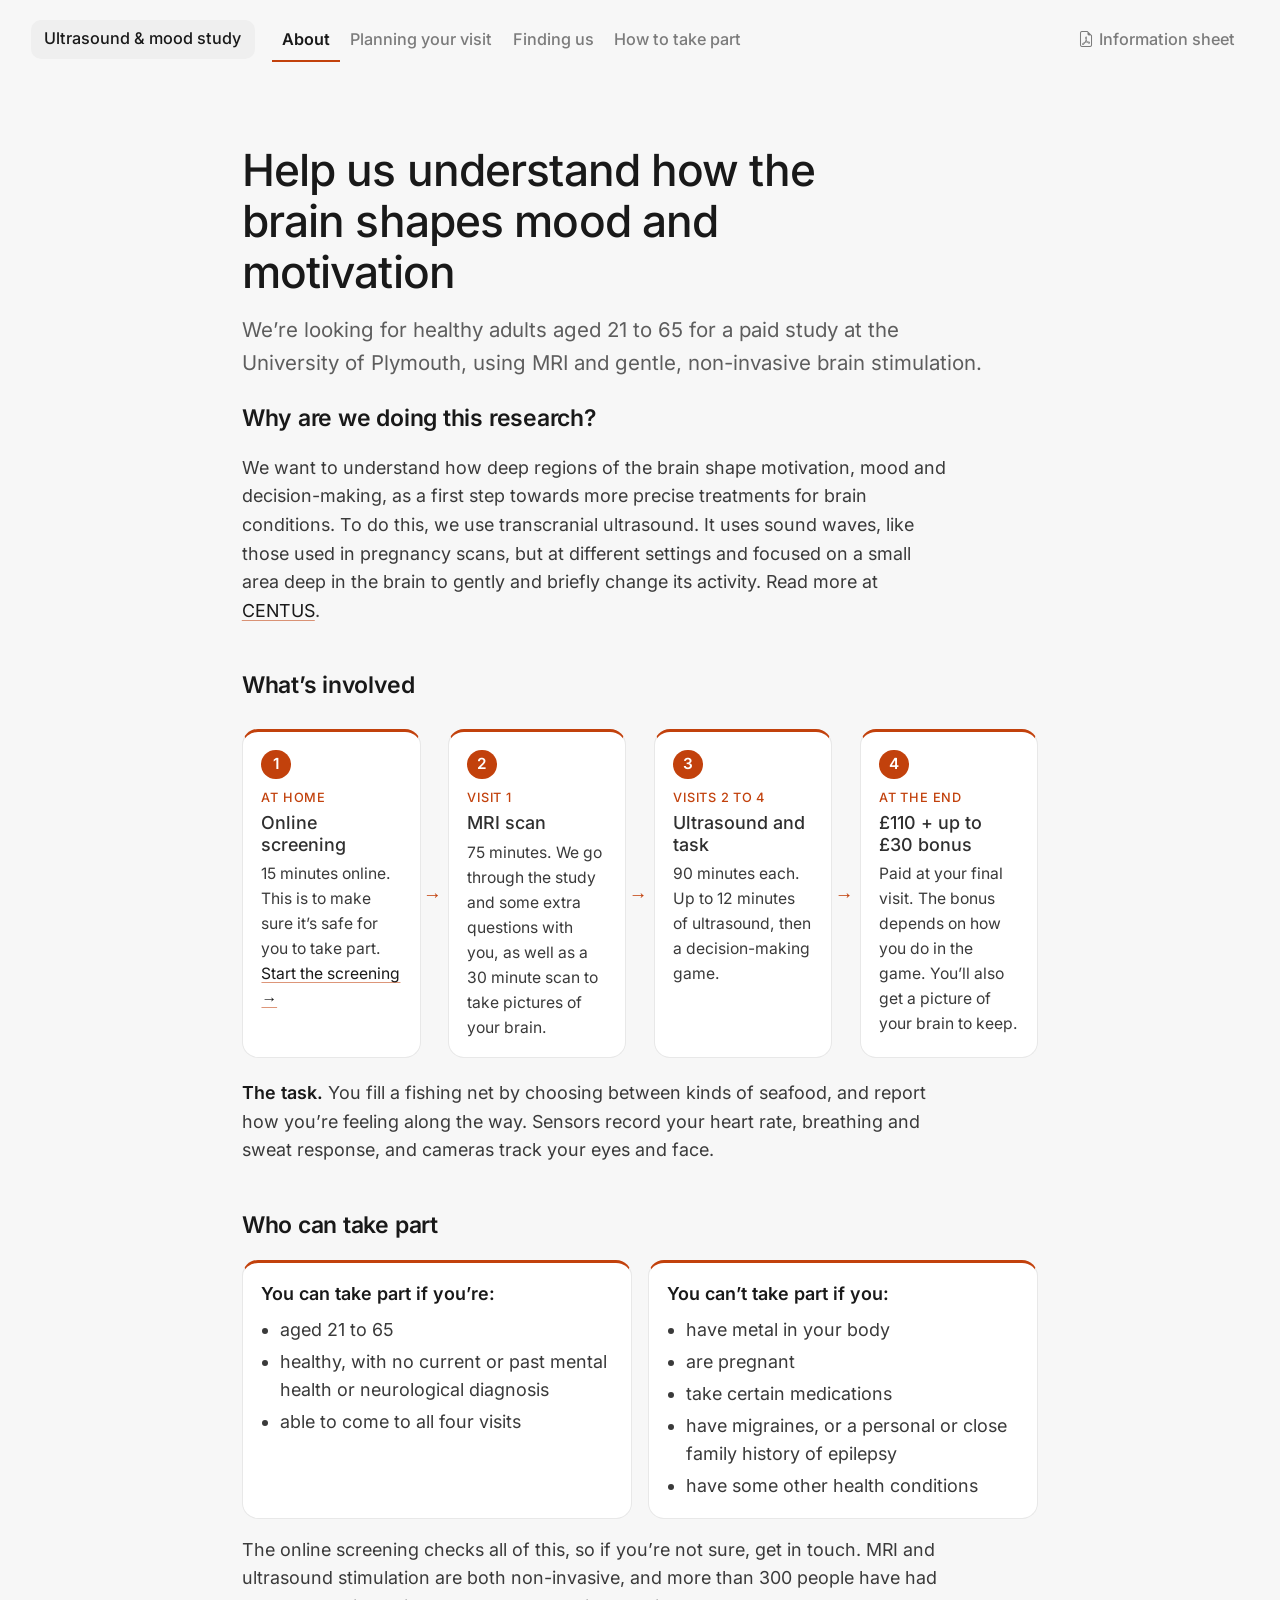
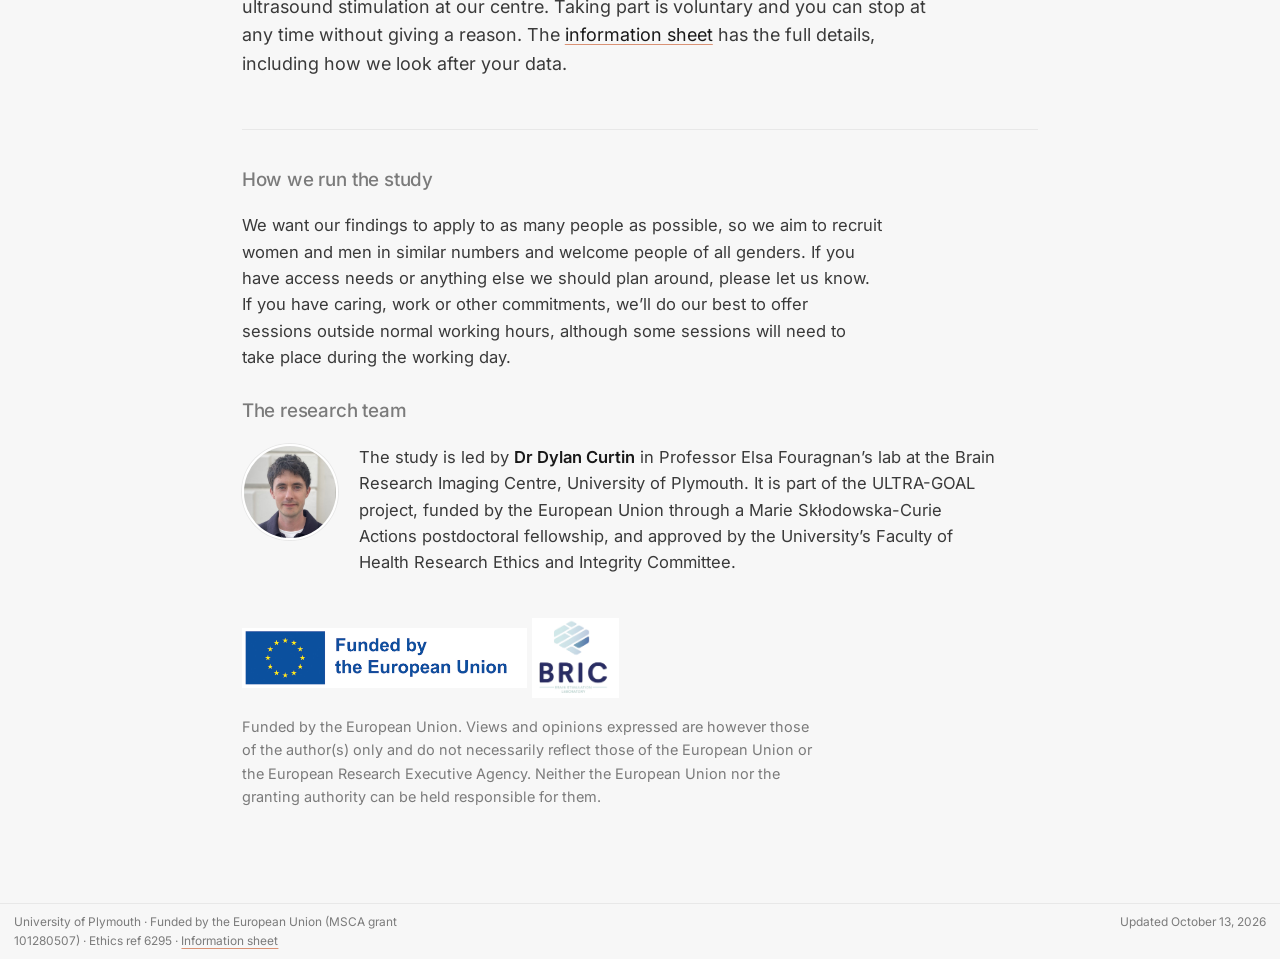
==== index.html @ 29c1c678 "Built site for gh-pages" ====
<!DOCTYPE html>
<html xmlns="http://www.w3.org/1999/xhtml" lang="en" xml:lang="en"><head>

<meta charset="utf-8">
<meta name="generator" content="quarto-1.9.36">

<meta name="viewport" content="width=device-width, initial-scale=1.0, user-scalable=yes">


<title>Help us understand how the brain shapes mood and motivation – Ultrasound &amp; mood study</title>
<style>
/* Default styles provided by pandoc.
** See https://pandoc.org/MANUAL.html#variables-for-html for config info.
*/
code{white-space: pre-wrap;}
span.smallcaps{font-variant: small-caps;}
div.columns{display: flex; gap: min(4vw, 1.5em);}
div.column{flex: auto; overflow-x: auto;}
div.hanging-indent{margin-left: 1.5em; text-indent: -1.5em;}
ul.task-list{list-style: none;}
ul.task-list li input[type="checkbox"] {
  width: 0.8em;
  margin: 0 0.8em 0.2em -1em; /* quarto-specific, see https://github.com/quarto-dev/quarto-cli/issues/4556 */ 
  vertical-align: middle;
}
</style>


<script src="site_libs/quarto-nav/quarto-nav.js"></script>
<script src="site_libs/clipboard/clipboard.min.js"></script>
<script src="site_libs/quarto-search/autocomplete.umd.js"></script>
<script src="site_libs/quarto-search/fuse.min.js"></script>
<script src="site_libs/quarto-search/quarto-search.js"></script>
<meta name="quarto:offset" content="./">
<script src="site_libs/quarto-html/quarto.js" type="module"></script>
<script src="site_libs/quarto-html/tabsets/tabsets.js" type="module"></script>
<script src="site_libs/quarto-html/popper.min.js"></script>
<script src="site_libs/quarto-html/tippy.umd.min.js"></script>
<script src="site_libs/quarto-html/anchor.min.js"></script>
<link href="site_libs/quarto-html/tippy.css" rel="stylesheet">
<link href="site_libs/quarto-html/quarto-syntax-highlighting-845c23b38eaddc0f92fda52bfe77a8c8.css" rel="stylesheet" id="quarto-text-highlighting-styles">
<script src="site_libs/bootstrap/bootstrap.min.js"></script>
<link href="site_libs/bootstrap/bootstrap-icons.css" rel="stylesheet">
<link href="site_libs/bootstrap/bootstrap-11b1d22042a7c58af26a3a2880198818.min.css" rel="stylesheet" append-hash="true" id="quarto-bootstrap" data-mode="light">
<script id="quarto-search-options" type="application/json">{
  "location": "navbar",
  "copy-button": false,
  "collapse-after": 3,
  "panel-placement": "end",
  "type": "overlay",
  "limit": 50,
  "keyboard-shortcut": [
    "f",
    "/",
    "s"
  ],
  "show-item-context": false,
  "language": {
    "search-no-results-text": "No results",
    "search-matching-documents-text": "matching documents",
    "search-copy-link-title": "Copy link to search",
    "search-hide-matches-text": "Hide additional matches",
    "search-more-match-text": "more match in this document",
    "search-more-matches-text": "more matches in this document",
    "search-clear-button-title": "Clear",
    "search-text-placeholder": "",
    "search-detached-cancel-button-title": "Cancel",
    "search-submit-button-title": "Submit",
    "search-label": "Search"
  }
}</script>
<meta name="robots" content="noindex, nofollow">


<link rel="stylesheet" href="styles.css">
</head>

<body class="nav-fixed fullcontent quarto-light">

<div id="quarto-search-results"></div>
  <header id="quarto-header" class="headroom fixed-top">
    <nav class="navbar navbar-expand-lg " data-bs-theme="dark">
      <div class="navbar-container container-fluid">
      <div class="navbar-brand-container mx-auto">
    <a class="navbar-brand" href="./index.html">
    <span class="navbar-title">Ultrasound &amp; mood study</span>
    </a>
  </div>
            <div id="quarto-search" class="" title="Search"></div>
          <button class="navbar-toggler" type="button" data-bs-toggle="collapse" data-bs-target="#navbarCollapse" aria-controls="navbarCollapse" role="menu" aria-expanded="false" aria-label="Toggle navigation" onclick="if (window.quartoToggleHeadroom) { window.quartoToggleHeadroom(); }">
  <span class="navbar-toggler-icon"></span>
</button>
          <div class="collapse navbar-collapse" id="navbarCollapse">
            <ul class="navbar-nav navbar-nav-scroll me-auto">
  <li class="nav-item">
    <a class="nav-link active" href="./index.html" aria-current="page"> 
<span class="menu-text">About</span></a>
  </li>  
  <li class="nav-item">
    <a class="nav-link" href="./before-your-visit.html"> 
<span class="menu-text">Planning your visit</span></a>
  </li>  
  <li class="nav-item">
    <a class="nav-link" href="./finding-us.html"> 
<span class="menu-text">Finding us</span></a>
  </li>  
  <li class="nav-item">
    <a class="nav-link" href="./contact.html"> 
<span class="menu-text">How to take part</span></a>
  </li>  
</ul>
            <ul class="navbar-nav navbar-nav-scroll ms-auto">
  <li class="nav-item">
    <a class="nav-link" href="./assets/info_sheet_v3.pdf"> <i class="bi bi-file-earmark-pdf" role="img">
</i> 
<span class="menu-text">Information sheet</span></a>
  </li>  
</ul>
          </div> <!-- /navcollapse -->
            <div class="quarto-navbar-tools">
</div>
      </div> <!-- /container-fluid -->
    </nav>
</header>
<!-- content -->
<div id="quarto-content" class="quarto-container page-columns page-rows-contents page-layout-article page-navbar">
<!-- sidebar -->
<!-- margin-sidebar -->
    
<!-- main -->
<main class="content" id="quarto-document-content">

<header id="title-block-header" class="quarto-title-block default">
<div class="quarto-title">
<h1 class="title">Help us understand how the brain shapes mood and motivation</h1>
</div>



<div class="quarto-title-meta">

    
  
    <div>
    <div class="quarto-title-meta-heading">Modified</div>
    <div class="quarto-title-meta-contents">
      <p class="date-modified">October 13, 2026</p>
    </div>
  </div>
    
  </div>
  


</header>


<div class="lead-text">
<p>We’re looking for healthy adults aged 21 to 65 for a paid study at the University of Plymouth, using MRI and gentle, non-invasive brain stimulation.</p>
</div>
<section id="why-are-we-doing-this-research" class="level2">
<h2 class="anchored" data-anchor-id="why-are-we-doing-this-research">Why are we doing this research?</h2>
<p>We want to understand how deep regions of the brain shape motivation, mood and decision-making, as a first step towards more precise treatments for brain conditions. To do this, we use transcranial ultrasound. It uses sound waves, like those used in pregnancy scans, but at different settings and focused on a small area deep in the brain to gently and briefly change its activity. Read more at <a href="https://www.plymouth.ac.uk/research/centus">CENTUS</a>.</p>
</section>
<section id="whats-involved" class="level2">
<h2 class="anchored" data-anchor-id="whats-involved">What’s involved</h2>
<div class="steps">
<div class="step">
<p><span class="num">At home</span></p>
<section id="online-screening" class="level3">
<h3 class="anchored" data-anchor-id="online-screening">Online screening</h3>
<p>15 minutes online. This is to make sure it’s safe for you to take part. <a href="https://psysurvey.plymouth.ac.uk/limesurvey/index.php?r=survey/index&amp;sid=910001&amp;lang=en">Start the screening →</a></p>
</section>
</div>
<div class="step">
<p><span class="num">Visit 1</span></p>
<section id="mri-scan" class="level3">
<h3 class="anchored" data-anchor-id="mri-scan">MRI scan</h3>
<p>75 minutes. We go through the study and some extra questions with you, as well as a 30 minute scan to take pictures of your brain.</p>
</section>
</div>
<div class="step">
<p><span class="num">Visits 2 to 4</span></p>
<section id="ultrasound-and-task" class="level3">
<h3 class="anchored" data-anchor-id="ultrasound-and-task">Ultrasound and task</h3>
<p>90 minutes each. Up to 12 minutes of ultrasound, then a decision-making game.</p>
</section>
</div>
<div class="step">
<p><span class="num">At the end</span></p>
<section id="up-to-30-bonus" class="level3">
<h3 class="anchored" data-anchor-id="up-to-30-bonus">£110 + up to £30 bonus</h3>
<p>Paid at your final visit. The bonus depends on how you do in the game. You’ll also get a picture of your brain to keep.</p>
</section>
</div>
</div>
<p><strong>The task.</strong> You fill a fishing net by choosing between kinds of seafood, and report how you’re feeling along the way. Sensors record your heart rate, breathing and sweat response, and cameras track your eyes and face.</p>
</section>
<section id="who-can-take-part" class="level2">
<h2 class="anchored" data-anchor-id="who-can-take-part">Who can take part</h2>
<div class="two-lists">
<div class="list-col">
<p><strong>You can take part if you’re:</strong></p>
<ul>
<li>aged 21 to 65</li>
<li>healthy, with no current or past mental health or neurological diagnosis</li>
<li>able to come to all four visits</li>
</ul>
</div>
<div class="list-col">
<p><strong>You can’t take part if you:</strong></p>
<ul>
<li>have metal in your body</li>
<li>are pregnant</li>
<li>take certain medications</li>
<li>have migraines, or a personal or close family history of epilepsy</li>
<li>have some other health conditions</li>
</ul>
</div>
</div>
<p>The online screening checks all of this, so if you’re not sure, get in touch. MRI and ultrasound stimulation are both non-invasive, and more than 300 people have had ultrasound stimulation at our centre. Taking part is voluntary and you can stop at any time without giving a reason. The <a href="assets/info_sheet_v3.pdf">information sheet</a> has the full details, including how we look after your data.</p>
</section>
<div class="background">
<section id="how-we-run-the-study" class="level2">
<h2 class="anchored" data-anchor-id="how-we-run-the-study">How we run the study</h2>
<p>We want our findings to apply to as many people as possible, so we aim to recruit women and men in similar numbers and welcome people of all genders. If you have access needs or anything else we should plan around, please let us know. If you have caring, work or other commitments, we’ll do our best to offer sessions outside normal working hours, although some sessions will need to take place during the working day.</p>
</section>
<section id="the-research-team" class="level2">
<h2 class="anchored" data-anchor-id="the-research-team">The research team</h2>
<div class="person">
<p><img src="images/dylan-curtin.jpg" alt="Dr Dylan Curtin" class="person-photo"></p>
<div class="person-text">
<p>The study is led by <strong>Dr Dylan Curtin</strong> in Professor Elsa Fouragnan’s lab at the Brain Research Imaging Centre, University of Plymouth. It is part of the ULTRA-GOAL project, funded by the European Union through a Marie Skłodowska-Curie Actions postdoctoral fellowship, and approved by the University’s Faculty of Health Research Ethics and Integrity Committee.</p>
</div>
</div>
<div class="logo-row">
<p><img src="images/eu-funded.png" alt="European Union flag with the words Funded by the European Union" class="logo-eu"> <img src="images/bric-logo.png" alt="Brain Research Imaging Centre, Brain Stimulation Laboratory logo" class="logo-bric"></p>
</div>
<div class="disclaimer">
<p>Funded by the European Union. Views and opinions expressed are however those of the author(s) only and do not necessarily reflect those of the European Union or the European Research Executive Agency. Neither the European Union nor the granting authority can be held responsible for them.</p>
</div>
</section>
</div>



</main> <!-- /main -->
<script id="quarto-html-after-body" type="application/javascript">
  window.document.addEventListener("DOMContentLoaded", function (event) {
    const icon = "";
    const anchorJS = new window.AnchorJS();
    anchorJS.options = {
      placement: 'right',
      icon: icon
    };
    anchorJS.add('.anchored');
    const isCodeAnnotation = (el) => {
      for (const clz of el.classList) {
        if (clz.startsWith('code-annotation-')) {                     
          return true;
        }
      }
      return false;
    }
    const onCopySuccess = function(e) {
      // button target
      const button = e.trigger;
      // don't keep focus
      button.blur();
      // flash "checked"
      button.classList.add('code-copy-button-checked');
      var currentTitle = button.getAttribute("title");
      button.setAttribute("title", "Copied!");
      let tooltip;
      if (window.bootstrap) {
        button.setAttribute("data-bs-toggle", "tooltip");
        button.setAttribute("data-bs-placement", "left");
        button.setAttribute("data-bs-title", "Copied!");
        tooltip = new bootstrap.Tooltip(button, 
          { trigger: "manual", 
            customClass: "code-copy-button-tooltip",
            offset: [0, -8]});
        tooltip.show();    
      }
      setTimeout(function() {
        if (tooltip) {
          tooltip.hide();
          button.removeAttribute("data-bs-title");
          button.removeAttribute("data-bs-toggle");
          button.removeAttribute("data-bs-placement");
        }
        button.setAttribute("title", currentTitle);
        button.classList.remove('code-copy-button-checked');
      }, 1000);
      // clear code selection
      e.clearSelection();
    }
    const getTextToCopy = function(trigger) {
      const outerScaffold = trigger.parentElement.cloneNode(true);
      const codeEl = outerScaffold.querySelector('code');
      for (const childEl of codeEl.children) {
        if (isCodeAnnotation(childEl)) {
          childEl.remove();
        }
      }
      return codeEl.innerText;
    }
    const clipboard = new window.ClipboardJS('.code-copy-button:not([data-in-quarto-modal])', {
      text: getTextToCopy
    });
    clipboard.on('success', onCopySuccess);
    if (window.document.getElementById('quarto-embedded-source-code-modal')) {
      const clipboardModal = new window.ClipboardJS('.code-copy-button[data-in-quarto-modal]', {
        text: getTextToCopy,
        container: window.document.getElementById('quarto-embedded-source-code-modal')
      });
      clipboardModal.on('success', onCopySuccess);
    }
      var localhostRegex = new RegExp(/^(?:http|https):\/\/localhost\:?[0-9]*\//);
      var mailtoRegex = new RegExp(/^mailto:/);
        var filterRegex = new RegExp("https:\/\/dylanjcurtin\.github\.io\/tus-study");
      var isInternal = (href) => {
          return filterRegex.test(href) || localhostRegex.test(href) || mailtoRegex.test(href);
      }
      // Inspect non-navigation links and adorn them if external
     var links = window.document.querySelectorAll('a[href]:not(.nav-link):not(.navbar-brand):not(.toc-action):not(.sidebar-link):not(.sidebar-item-toggle):not(.pagination-link):not(.no-external):not([aria-hidden]):not(.dropdown-item):not(.quarto-navigation-tool):not(.about-link)');
      for (var i=0; i<links.length; i++) {
        const link = links[i];
        if (!isInternal(link.href)) {
          // undo the damage that might have been done by quarto-nav.js in the case of
          // links that we want to consider external
          if (link.dataset.originalHref !== undefined) {
            link.href = link.dataset.originalHref;
          }
            // target, if specified
            link.setAttribute("target", "_blank");
            if (link.getAttribute("rel") === null) {
              link.setAttribute("rel", "noopener");
            }
        }
      }
    function tippyHover(el, contentFn, onTriggerFn, onUntriggerFn) {
      const config = {
        allowHTML: true,
        maxWidth: 500,
        delay: 100,
        arrow: false,
        appendTo: function(el) {
            return el.parentElement;
        },
        interactive: true,
        interactiveBorder: 10,
        theme: 'quarto',
        placement: 'bottom-start',
      };
      if (contentFn) {
        config.content = contentFn;
      }
      if (onTriggerFn) {
        config.onTrigger = onTriggerFn;
      }
      if (onUntriggerFn) {
        config.onUntrigger = onUntriggerFn;
      }
      window.tippy(el, config); 
    }
    const noterefs = window.document.querySelectorAll('a[role="doc-noteref"]');
    for (var i=0; i<noterefs.length; i++) {
      const ref = noterefs[i];
      tippyHover(ref, function() {
        // use id or data attribute instead here
        let href = ref.getAttribute('data-footnote-href') || ref.getAttribute('href');
        try { href = new URL(href).hash; } catch {}
        const id = href.replace(/^#\/?/, "");
        const note = window.document.getElementById(id);
        if (note) {
          return note.innerHTML;
        } else {
          return "";
        }
      });
    }
    const xrefs = window.document.querySelectorAll('a.quarto-xref');
    const processXRef = (id, note) => {
      // Strip column container classes
      const stripColumnClz = (el) => {
        el.classList.remove("page-full", "page-columns");
        if (el.children) {
          for (const child of el.children) {
            stripColumnClz(child);
          }
        }
      }
      stripColumnClz(note)
      if (id === null || id.startsWith('sec-')) {
        // Special case sections, only their first couple elements
        const container = document.createElement("div");
        if (note.children && note.children.length > 2) {
          container.appendChild(note.children[0].cloneNode(true));
          for (let i = 1; i < note.children.length; i++) {
            const child = note.children[i];
            if (child.tagName === "P" && child.innerText === "") {
              continue;
            } else {
              container.appendChild(child.cloneNode(true));
              break;
            }
          }
          if (window.Quarto?.typesetMath) {
            window.Quarto.typesetMath(container);
          }
          return container.innerHTML
        } else {
          if (window.Quarto?.typesetMath) {
            window.Quarto.typesetMath(note);
          }
          return note.innerHTML;
        }
      } else {
        // Remove any anchor links if they are present
        const anchorLink = note.querySelector('a.anchorjs-link');
        if (anchorLink) {
          anchorLink.remove();
        }
        if (window.Quarto?.typesetMath) {
          window.Quarto.typesetMath(note);
        }
        if (note.classList.contains("callout")) {
          return note.outerHTML;
        } else {
          return note.innerHTML;
        }
      }
    }
    for (var i=0; i<xrefs.length; i++) {
      const xref = xrefs[i];
      tippyHover(xref, undefined, function(instance) {
        instance.disable();
        let url = xref.getAttribute('href');
        let hash = undefined; 
        if (url.startsWith('#')) {
          hash = url;
        } else {
          try { hash = new URL(url).hash; } catch {}
        }
        if (hash) {
          const id = hash.replace(/^#\/?/, "");
          const note = window.document.getElementById(id);
          if (note !== null) {
            try {
              const html = processXRef(id, note.cloneNode(true));
              instance.setContent(html);
            } finally {
              instance.enable();
              instance.show();
            }
          } else {
            // See if we can fetch this
            fetch(url.split('#')[0])
            .then(res => res.text())
            .then(html => {
              const parser = new DOMParser();
              const htmlDoc = parser.parseFromString(html, "text/html");
              const note = htmlDoc.getElementById(id);
              if (note !== null) {
                const html = processXRef(id, note);
                instance.setContent(html);
              } 
            }).finally(() => {
              instance.enable();
              instance.show();
            });
          }
        } else {
          // See if we can fetch a full url (with no hash to target)
          // This is a special case and we should probably do some content thinning / targeting
          fetch(url)
          .then(res => res.text())
          .then(html => {
            const parser = new DOMParser();
            const htmlDoc = parser.parseFromString(html, "text/html");
            const note = htmlDoc.querySelector('main.content');
            if (note !== null) {
              // This should only happen for chapter cross references
              // (since there is no id in the URL)
              // remove the first header
              if (note.children.length > 0 && note.children[0].tagName === "HEADER") {
                note.children[0].remove();
              }
              const html = processXRef(null, note);
              instance.setContent(html);
            } 
          }).finally(() => {
            instance.enable();
            instance.show();
          });
        }
      }, function(instance) {
      });
    }
        let selectedAnnoteEl;
        const selectorForAnnotation = ( cell, annotation) => {
          let cellAttr = 'data-code-cell="' + cell + '"';
          let lineAttr = 'data-code-annotation="' +  annotation + '"';
          const selector = 'span[' + cellAttr + '][' + lineAttr + ']';
          return selector;
        }
        const selectCodeLines = (annoteEl) => {
          const doc = window.document;
          const targetCell = annoteEl.getAttribute("data-target-cell");
          const targetAnnotation = annoteEl.getAttribute("data-target-annotation");
          const annoteSpan = window.document.querySelector(selectorForAnnotation(targetCell, targetAnnotation));
          const lines = annoteSpan.getAttribute("data-code-lines").split(",");
          const lineIds = lines.map((line) => {
            return targetCell + "-" + line;
          })
          let top = null;
          let height = null;
          let parent = null;
          if (lineIds.length > 0) {
              //compute the position of the single el (top and bottom and make a div)
              const el = window.document.getElementById(lineIds[0]);
              top = el.offsetTop;
              height = el.offsetHeight;
              parent = el.parentElement.parentElement;
            if (lineIds.length > 1) {
              const lastEl = window.document.getElementById(lineIds[lineIds.length - 1]);
              const bottom = lastEl.offsetTop + lastEl.offsetHeight;
              height = bottom - top;
            }
            if (top !== null && height !== null && parent !== null) {
              // cook up a div (if necessary) and position it 
              let div = window.document.getElementById("code-annotation-line-highlight");
              if (div === null) {
                div = window.document.createElement("div");
                div.setAttribute("id", "code-annotation-line-highlight");
                div.style.position = 'absolute';
                parent.appendChild(div);
              }
              div.style.top = top - 2 + "px";
              div.style.height = height + 4 + "px";
              div.style.left = 0;
              let gutterDiv = window.document.getElementById("code-annotation-line-highlight-gutter");
              if (gutterDiv === null) {
                gutterDiv = window.document.createElement("div");
                gutterDiv.setAttribute("id", "code-annotation-line-highlight-gutter");
                gutterDiv.style.position = 'absolute';
                const codeCell = window.document.getElementById(targetCell);
                const gutter = codeCell.querySelector('.code-annotation-gutter');
                gutter.appendChild(gutterDiv);
              }
              gutterDiv.style.top = top - 2 + "px";
              gutterDiv.style.height = height + 4 + "px";
            }
            selectedAnnoteEl = annoteEl;
          }
        };
        const unselectCodeLines = () => {
          const elementsIds = ["code-annotation-line-highlight", "code-annotation-line-highlight-gutter"];
          elementsIds.forEach((elId) => {
            const div = window.document.getElementById(elId);
            if (div) {
              div.remove();
            }
          });
          selectedAnnoteEl = undefined;
        };
          // Handle positioning of the toggle
      window.addEventListener(
        "resize",
        throttle(() => {
          elRect = undefined;
          if (selectedAnnoteEl) {
            selectCodeLines(selectedAnnoteEl);
          }
        }, 10)
      );
      function throttle(fn, ms) {
      let throttle = false;
      let timer;
        return (...args) => {
          if(!throttle) { // first call gets through
              fn.apply(this, args);
              throttle = true;
          } else { // all the others get throttled
              if(timer) clearTimeout(timer); // cancel #2
              timer = setTimeout(() => {
                fn.apply(this, args);
                timer = throttle = false;
              }, ms);
          }
        };
      }
        // Attach click handler to the DT
        const annoteDls = window.document.querySelectorAll('dt[data-target-cell]');
        for (const annoteDlNode of annoteDls) {
          annoteDlNode.addEventListener('click', (event) => {
            const clickedEl = event.target;
            if (clickedEl !== selectedAnnoteEl) {
              unselectCodeLines();
              const activeEl = window.document.querySelector('dt[data-target-cell].code-annotation-active');
              if (activeEl) {
                activeEl.classList.remove('code-annotation-active');
              }
              selectCodeLines(clickedEl);
              clickedEl.classList.add('code-annotation-active');
            } else {
              // Unselect the line
              unselectCodeLines();
              clickedEl.classList.remove('code-annotation-active');
            }
          });
        }
    const findCites = (el) => {
      const parentEl = el.parentElement;
      if (parentEl) {
        const cites = parentEl.dataset.cites;
        if (cites) {
          return {
            el,
            cites: cites.split(' ')
          };
        } else {
          return findCites(el.parentElement)
        }
      } else {
        return undefined;
      }
    };
    var bibliorefs = window.document.querySelectorAll('a[role="doc-biblioref"]');
    for (var i=0; i<bibliorefs.length; i++) {
      const ref = bibliorefs[i];
      const citeInfo = findCites(ref);
      if (citeInfo) {
        tippyHover(citeInfo.el, function() {
          var popup = window.document.createElement('div');
          citeInfo.cites.forEach(function(cite) {
            var citeDiv = window.document.createElement('div');
            citeDiv.classList.add('hanging-indent');
            citeDiv.classList.add('csl-entry');
            var biblioDiv = window.document.getElementById('ref-' + cite);
            if (biblioDiv) {
              citeDiv.innerHTML = biblioDiv.innerHTML;
            }
            popup.appendChild(citeDiv);
          });
          return popup.innerHTML;
        });
      }
    }
  });
  </script>
</div> <!-- /content -->
<footer class="footer">
  <div class="nav-footer">
    <div class="nav-footer-left">
<p>University of Plymouth · Funded by the European Union (MSCA grant 101280507) · Ethics ref 6295 · <a href="assets/info_sheet_v3.pdf">Information sheet</a></p>
</div>   
    <div class="nav-footer-center">
      &nbsp;
    </div>
    <div class="nav-footer-right">
<p>Updated October 13, 2026</p>
</div>
  </div>
</footer>




</body></html>
---- site_libs/quarto-html/tippy.css ----
.tippy-box[data-animation=fade][data-state=hidden]{opacity:0}[data-tippy-root]{max-width:calc(100vw - 10px)}.tippy-box{position:relative;background-color:#333;color:#fff;border-radius:4px;font-size:14px;line-height:1.4;white-space:normal;outline:0;transition-property:transform,visibility,opacity}.tippy-box[data-placement^=top]>.tippy-arrow{bottom:0}.tippy-box[data-placement^=top]>.tippy-arrow:before{bottom:-7px;left:0;border-width:8px 8px 0;border-top-color:initial;transform-origin:center top}.tippy-box[data-placement^=bottom]>.tippy-arrow{top:0}.tippy-box[data-placement^=bottom]>.tippy-arrow:before{top:-7px;left:0;border-width:0 8px 8px;border-bottom-color:initial;transform-origin:center bottom}.tippy-box[data-placement^=left]>.tippy-arrow{right:0}.tippy-box[data-placement^=left]>.tippy-arrow:before{border-width:8px 0 8px 8px;border-left-color:initial;right:-7px;transform-origin:center left}.tippy-box[data-placement^=right]>.tippy-arrow{left:0}.tippy-box[data-placement^=right]>.tippy-arrow:before{left:-7px;border-width:8px 8px 8px 0;border-right-color:initial;transform-origin:center right}.tippy-box[data-inertia][data-state=visible]{transition-timing-function:cubic-bezier(.54,1.5,.38,1.11)}.tippy-arrow{width:16px;height:16px;color:#333}.tippy-arrow:before{content:"";position:absolute;border-color:transparent;border-style:solid}.tippy-content{position:relative;padding:5px 9px;z-index:1}
---- site_libs/quarto-html/quarto-syntax-highlighting-845c23b38eaddc0f92fda52bfe77a8c8.css ----
/* quarto syntax highlight colors */
:root {
  --quarto-hl-ot-color: #003B4F;
  --quarto-hl-at-color: #657422;
  --quarto-hl-ss-color: #20794D;
  --quarto-hl-an-color: #5E5E5E;
  --quarto-hl-fu-color: #4758AB;
  --quarto-hl-st-color: #20794D;
  --quarto-hl-cf-color: #003B4F;
  --quarto-hl-op-color: #5E5E5E;
  --quarto-hl-er-color: #AD0000;
  --quarto-hl-bn-color: #AD0000;
  --quarto-hl-al-color: #AD0000;
  --quarto-hl-va-color: #111111;
  --quarto-hl-bu-color: inherit;
  --quarto-hl-ex-color: inherit;
  --quarto-hl-pp-color: #AD0000;
  --quarto-hl-in-color: #5E5E5E;
  --quarto-hl-vs-color: #20794D;
  --quarto-hl-wa-color: #5E5E5E;
  --quarto-hl-do-color: #5E5E5E;
  --quarto-hl-im-color: #00769E;
  --quarto-hl-ch-color: #20794D;
  --quarto-hl-dt-color: #AD0000;
  --quarto-hl-fl-color: #AD0000;
  --quarto-hl-co-color: #5E5E5E;
  --quarto-hl-cv-color: #5E5E5E;
  --quarto-hl-cn-color: #8f5902;
  --quarto-hl-sc-color: #5E5E5E;
  --quarto-hl-dv-color: #AD0000;
  --quarto-hl-kw-color: #003B4F;
}

/* other quarto variables */
:root {
  --quarto-font-monospace: SFMono-Regular, Menlo, Monaco, Consolas, "Liberation Mono", "Courier New", monospace;
}

/* syntax highlight based on Pandoc's rules */
pre > code.sourceCode > span {
  color: #003B4F;
}

code.sourceCode > span {
  color: #003B4F;
}

div.sourceCode,
div.sourceCode pre.sourceCode {
  color: #003B4F;
}

/* Normal */
code span {
  color: #003B4F;
}

/* Alert */
code span.al {
  color: #AD0000;
  font-style: inherit;
}

/* Annotation */
code span.an {
  color: #5E5E5E;
  font-style: inherit;
}

/* Attribute */
code span.at {
  color: #657422;
  font-style: inherit;
}

/* BaseN */
code span.bn {
  color: #AD0000;
  font-style: inherit;
}

/* BuiltIn */
code span.bu {
  font-style: inherit;
}

/* ControlFlow */
code span.cf {
  color: #003B4F;
  font-weight: bold;
  font-style: inherit;
}

/* Char */
code span.ch {
  color: #20794D;
  font-style: inherit;
}

/* Constant */
code span.cn {
  color: #8f5902;
  font-style: inherit;
}

/* Comment */
code span.co {
  color: #5E5E5E;
  font-style: inherit;
}

/* CommentVar */
code span.cv {
  color: #5E5E5E;
  font-style: italic;
}

/* Documentation */
code span.do {
  color: #5E5E5E;
  font-style: italic;
}

/* DataType */
code span.dt {
  color: #AD0000;
  font-style: inherit;
}

/* DecVal */
code span.dv {
  color: #AD0000;
  font-style: inherit;
}

/* Error */
code span.er {
  color: #AD0000;
  font-style: inherit;
}

/* Extension */
code span.ex {
  font-style: inherit;
}

/* Float */
code span.fl {
  color: #AD0000;
  font-style: inherit;
}

/* Function */
code span.fu {
  color: #4758AB;
  font-style: inherit;
}

/* Import */
code span.im {
  color: #00769E;
  font-style: inherit;
}

/* Information */
code span.in {
  color: #5E5E5E;
  font-style: inherit;
}

/* Keyword */
code span.kw {
  color: #003B4F;
  font-weight: bold;
  font-style: inherit;
}

/* Operator */
code span.op {
  color: #5E5E5E;
  font-style: inherit;
}

/* Other */
code span.ot {
  color: #003B4F;
  font-style: inherit;
}

/* Preprocessor */
code span.pp {
  color: #AD0000;
  font-style: inherit;
}

/* SpecialChar */
code span.sc {
  color: #5E5E5E;
  font-style: inherit;
}

/* SpecialString */
code span.ss {
  color: #20794D;
  font-style: inherit;
}

/* String */
code span.st {
  color: #20794D;
  font-style: inherit;
}

/* Variable */
code span.va {
  color: #111111;
  font-style: inherit;
}

/* VerbatimString */
code span.vs {
  color: #20794D;
  font-style: inherit;
}

/* Warning */
code span.wa {
  color: #5E5E5E;
  font-style: italic;
}

.prevent-inlining {
  content: "</";
}

/*# sourceMappingURL=ac89f0bb514bba72461919f78549e31c.css.map */
---- styles.css ----
/* Inter, self-hosted so pages make no requests to Google */
@font-face { font-family: "Inter"; font-style: normal; font-weight: 400; font-display: swap; src: url("fonts/inter-400.woff2") format("woff2"); }
@font-face { font-family: "Inter"; font-style: normal; font-weight: 500; font-display: swap; src: url("fonts/inter-500.woff2") format("woff2"); }
@font-face { font-family: "Inter"; font-style: normal; font-weight: 600; font-display: swap; src: url("fonts/inter-600.woff2") format("woff2"); }

.lead-text { font-size: 1.2rem; color: #5d5d5d; margin-bottom: 1.5rem; max-width: 58ch; }

.steps {
  display: grid;
  grid-template-columns: repeat(4, 1fr);
  gap: 1.6rem;
  margin: 1.25rem 0;
  counter-reset: step;
}
.step { position: relative; padding: 1rem 1.1rem; counter-increment: step; }
.step::before {
  content: counter(step);
  display: inline-flex; align-items: center; justify-content: center;
  width: 1.75rem; height: 1.75rem; border-radius: 50%;
  font-size: 0.9rem; font-weight: 600; margin-bottom: 0.5rem;
}
/* arrow between cards on wide screens */
.step:not(:last-child)::after {
  content: "→";
  position: absolute; right: -1.3rem; top: 50%; transform: translateY(-50%);
  font-size: 1.1rem; line-height: 1;
}
/* single column with a connecting line on narrow screens */
@media (max-width: 767px) {
  .steps { grid-template-columns: 1fr; gap: 1rem; }
  .step:not(:last-child)::after {
    content: ""; right: auto; top: auto; transform: none;
    left: 1.97rem; bottom: -1rem; width: 2px; height: 1rem;
  }
}
.step .num {
  font-size: 0.75rem; font-weight: 500; letter-spacing: 0.06em;
  text-transform: uppercase; margin-bottom: 0.25rem;
}
.step h3 { margin: 0 0 0.35rem 0; }
.step p { margin: 0; font-size: 0.92rem; }
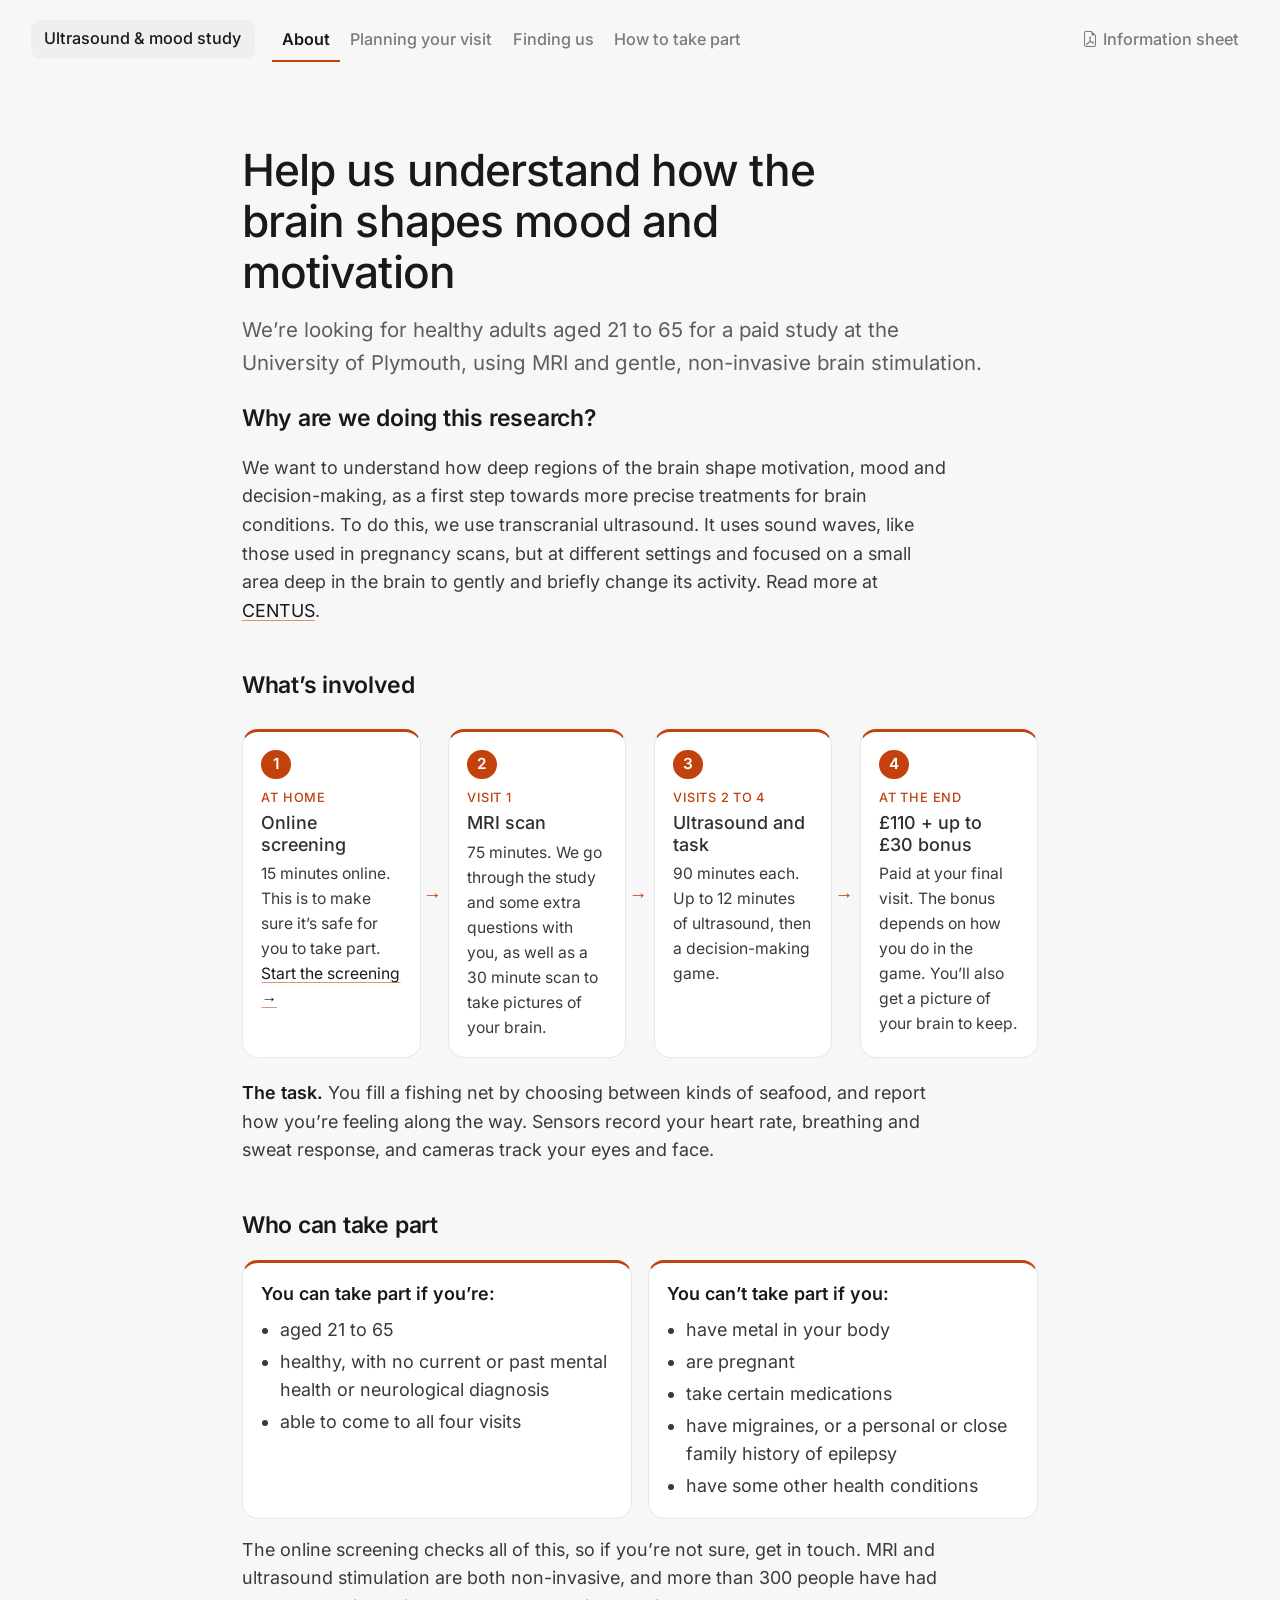
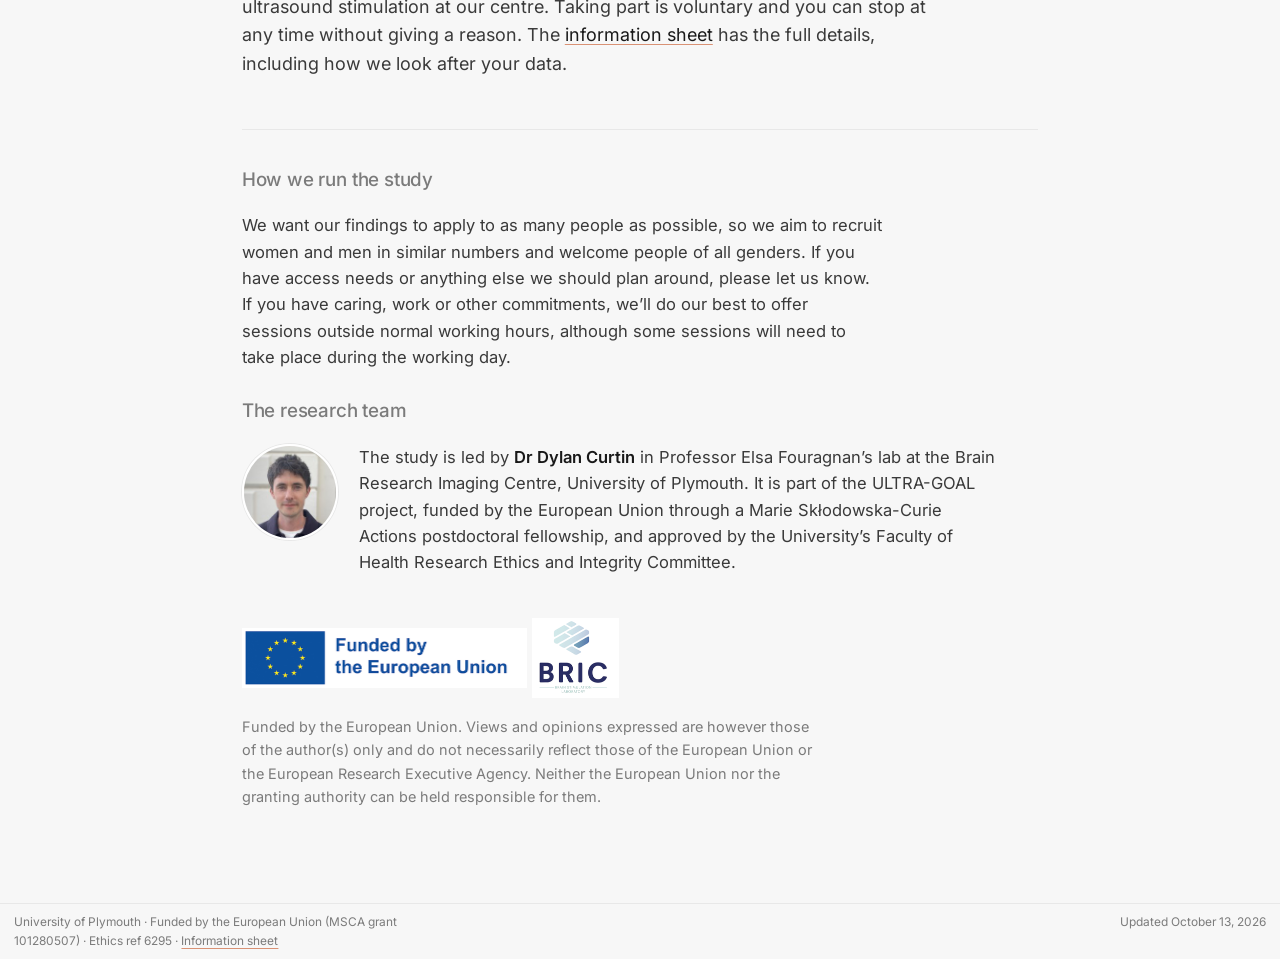
==== commit bd2ab0cc: "Built site for gh-pages" ====
--- a/index.html
+++ b/index.html
@@ -27,34 +27,16 @@
 
 
 <script src="site_libs/quarto-nav/quarto-nav.js"></script>
-<script src="site_libs/clipboard/clipboard.min.js"></script>
-<script src="site_libs/quarto-search/autocomplete.umd.js"></script>
-<script src="site_libs/quarto-search/fuse.min.js"></script>
-<script src="site_libs/quarto-search/quarto-search.js"></script>
-<meta name="quarto:offset" content="./">
 <script src="site_libs/quarto-html/quarto.js" type="module"></script>
 <script src="site_libs/quarto-html/tabsets/tabsets.js" type="module"></script>
 <script src="site_libs/quarto-html/popper.min.js"></script>
 <script src="site_libs/quarto-html/tippy.umd.min.js"></script>
-<script src="site_libs/quarto-html/anchor.min.js"></script>
 <link href="site_libs/quarto-html/tippy.css" rel="stylesheet">
 <link href="site_libs/quarto-html/quarto-syntax-highlighting-845c23b38eaddc0f92fda52bfe77a8c8.css" rel="stylesheet" id="quarto-text-highlighting-styles">
 <script src="site_libs/bootstrap/bootstrap.min.js"></script>
 <link href="site_libs/bootstrap/bootstrap-icons.css" rel="stylesheet">
-<link href="site_libs/bootstrap/bootstrap-11b1d22042a7c58af26a3a2880198818.min.css" rel="stylesheet" append-hash="true" id="quarto-bootstrap" data-mode="light">
+<link href="site_libs/bootstrap/bootstrap-741c6fe8a5a04eb974a42ee32e9e83b3.min.css" rel="stylesheet" append-hash="true" id="quarto-bootstrap" data-mode="light">
 <script id="quarto-search-options" type="application/json">{
-  "location": "navbar",
-  "copy-button": false,
-  "collapse-after": 3,
-  "panel-placement": "end",
-  "type": "overlay",
-  "limit": 50,
-  "keyboard-shortcut": [
-    "f",
-    "/",
-    "s"
-  ],
-  "show-item-context": false,
   "language": {
     "search-no-results-text": "No results",
     "search-matching-documents-text": "matching documents",
@@ -86,7 +68,6 @@
     <span class="navbar-title">Ultrasound &amp; mood study</span>
     </a>
   </div>
-            <div id="quarto-search" class="" title="Search"></div>
           <button class="navbar-toggler" type="button" data-bs-toggle="collapse" data-bs-target="#navbarCollapse" aria-controls="navbarCollapse" role="menu" aria-expanded="false" aria-label="Toggle navigation" onclick="if (window.quartoToggleHeadroom) { window.quartoToggleHeadroom(); }">
   <span class="navbar-toggler-icon"></span>
 </button>
@@ -159,37 +140,37 @@
 <p>We’re looking for healthy adults aged 21 to 65 for a paid study at the University of Plymouth, using MRI and gentle, non-invasive brain stimulation.</p>
 </div>
 <section id="why-are-we-doing-this-research" class="level2">
-<h2 class="anchored" data-anchor-id="why-are-we-doing-this-research">Why are we doing this research?</h2>
+<h2 data-anchor-id="why-are-we-doing-this-research">Why are we doing this research?</h2>
 <p>We want to understand how deep regions of the brain shape motivation, mood and decision-making, as a first step towards more precise treatments for brain conditions. To do this, we use transcranial ultrasound. It uses sound waves, like those used in pregnancy scans, but at different settings and focused on a small area deep in the brain to gently and briefly change its activity. Read more at <a href="https://www.plymouth.ac.uk/research/centus">CENTUS</a>.</p>
 </section>
 <section id="whats-involved" class="level2">
-<h2 class="anchored" data-anchor-id="whats-involved">What’s involved</h2>
+<h2 data-anchor-id="whats-involved">What’s involved</h2>
 <div class="steps">
 <div class="step">
 <p><span class="num">At home</span></p>
 <section id="online-screening" class="level3">
-<h3 class="anchored" data-anchor-id="online-screening">Online screening</h3>
+<h3 data-anchor-id="online-screening">Online screening</h3>
 <p>15 minutes online. This is to make sure it’s safe for you to take part. <a href="https://psysurvey.plymouth.ac.uk/limesurvey/index.php?r=survey/index&amp;sid=910001&amp;lang=en">Start the screening →</a></p>
 </section>
 </div>
 <div class="step">
 <p><span class="num">Visit 1</span></p>
 <section id="mri-scan" class="level3">
-<h3 class="anchored" data-anchor-id="mri-scan">MRI scan</h3>
+<h3 data-anchor-id="mri-scan">MRI scan</h3>
 <p>75 minutes. We go through the study and some extra questions with you, as well as a 30 minute scan to take pictures of your brain.</p>
 </section>
 </div>
 <div class="step">
 <p><span class="num">Visits 2 to 4</span></p>
 <section id="ultrasound-and-task" class="level3">
-<h3 class="anchored" data-anchor-id="ultrasound-and-task">Ultrasound and task</h3>
+<h3 data-anchor-id="ultrasound-and-task">Ultrasound and task</h3>
 <p>90 minutes each. Up to 12 minutes of ultrasound, then a decision-making game.</p>
 </section>
 </div>
 <div class="step">
 <p><span class="num">At the end</span></p>
 <section id="up-to-30-bonus" class="level3">
-<h3 class="anchored" data-anchor-id="up-to-30-bonus">£110 + up to £30 bonus</h3>
+<h3 data-anchor-id="up-to-30-bonus">£110 + up to £30 bonus</h3>
 <p>Paid at your final visit. The bonus depends on how you do in the game. You’ll also get a picture of your brain to keep.</p>
 </section>
 </div>
@@ -197,7 +178,7 @@
 <p><strong>The task.</strong> You fill a fishing net by choosing between kinds of seafood, and report how you’re feeling along the way. Sensors record your heart rate, breathing and sweat response, and cameras track your eyes and face.</p>
 </section>
 <section id="who-can-take-part" class="level2">
-<h2 class="anchored" data-anchor-id="who-can-take-part">Who can take part</h2>
+<h2 data-anchor-id="who-can-take-part">Who can take part</h2>
 <div class="two-lists">
 <div class="list-col">
 <p><strong>You can take part if you’re:</strong></p>
@@ -222,11 +203,11 @@
 </section>
 <div class="background">
 <section id="how-we-run-the-study" class="level2">
-<h2 class="anchored" data-anchor-id="how-we-run-the-study">How we run the study</h2>
+<h2 data-anchor-id="how-we-run-the-study">How we run the study</h2>
 <p>We want our findings to apply to as many people as possible, so we aim to recruit women and men in similar numbers and welcome people of all genders. If you have access needs or anything else we should plan around, please let us know. If you have caring, work or other commitments, we’ll do our best to offer sessions outside normal working hours, although some sessions will need to take place during the working day.</p>
 </section>
 <section id="the-research-team" class="level2">
-<h2 class="anchored" data-anchor-id="the-research-team">The research team</h2>
+<h2 data-anchor-id="the-research-team">The research team</h2>
 <div class="person">
 <p><img src="images/dylan-curtin.jpg" alt="Dr Dylan Curtin" class="person-photo"></p>
 <div class="person-text">
@@ -245,77 +226,26 @@
 
 
 </main> <!-- /main -->
+<script>
+/* Fetch the other tabs in the background so switching between them is near-instant. */
+(function () {
+  function prefetch() {
+    var seen = {};
+    document.querySelectorAll('.navbar a.nav-link[href$=".html"]').forEach(function (a) {
+      var href = a.href;
+      if (seen[href] || href === location.href) return;
+      seen[href] = true;
+      var l = document.createElement('link');
+      l.rel = 'prefetch'; l.href = href;
+      document.head.appendChild(l);
+    });
+  }
+  if ('requestIdleCallback' in window) requestIdleCallback(prefetch, { timeout: 2000 });
+  else window.addEventListener('load', function () { setTimeout(prefetch, 500); });
+})();
+</script>
 <script id="quarto-html-after-body" type="application/javascript">
   window.document.addEventListener("DOMContentLoaded", function (event) {
-    const icon = "";
-    const anchorJS = new window.AnchorJS();
-    anchorJS.options = {
-      placement: 'right',
-      icon: icon
-    };
-    anchorJS.add('.anchored');
-    const isCodeAnnotation = (el) => {
-      for (const clz of el.classList) {
-        if (clz.startsWith('code-annotation-')) {                     
-          return true;
-        }
-      }
-      return false;
-    }
-    const onCopySuccess = function(e) {
-      // button target
-      const button = e.trigger;
-      // don't keep focus
-      button.blur();
-      // flash "checked"
-      button.classList.add('code-copy-button-checked');
-      var currentTitle = button.getAttribute("title");
-      button.setAttribute("title", "Copied!");
-      let tooltip;
-      if (window.bootstrap) {
-        button.setAttribute("data-bs-toggle", "tooltip");
-        button.setAttribute("data-bs-placement", "left");
-        button.setAttribute("data-bs-title", "Copied!");
-        tooltip = new bootstrap.Tooltip(button, 
-          { trigger: "manual", 
-            customClass: "code-copy-button-tooltip",
-            offset: [0, -8]});
-        tooltip.show();    
-      }
-      setTimeout(function() {
-        if (tooltip) {
-          tooltip.hide();
-          button.removeAttribute("data-bs-title");
-          button.removeAttribute("data-bs-toggle");
-          button.removeAttribute("data-bs-placement");
-        }
-        button.setAttribute("title", currentTitle);
-        button.classList.remove('code-copy-button-checked');
-      }, 1000);
-      // clear code selection
-      e.clearSelection();
-    }
-    const getTextToCopy = function(trigger) {
-      const outerScaffold = trigger.parentElement.cloneNode(true);
-      const codeEl = outerScaffold.querySelector('code');
-      for (const childEl of codeEl.children) {
-        if (isCodeAnnotation(childEl)) {
-          childEl.remove();
-        }
-      }
-      return codeEl.innerText;
-    }
-    const clipboard = new window.ClipboardJS('.code-copy-button:not([data-in-quarto-modal])', {
-      text: getTextToCopy
-    });
-    clipboard.on('success', onCopySuccess);
-    if (window.document.getElementById('quarto-embedded-source-code-modal')) {
-      const clipboardModal = new window.ClipboardJS('.code-copy-button[data-in-quarto-modal]', {
-        text: getTextToCopy,
-        container: window.document.getElementById('quarto-embedded-source-code-modal')
-      });
-      clipboardModal.on('success', onCopySuccess);
-    }
       var localhostRegex = new RegExp(/^(?:http|https):\/\/localhost\:?[0-9]*\//);
       var mailtoRegex = new RegExp(/^mailto:/);
         var filterRegex = new RegExp("https:\/\/dylanjcurtin\.github\.io\/tus-study");
@@ -363,22 +293,6 @@
         config.onUntrigger = onUntriggerFn;
       }
       window.tippy(el, config); 
-    }
-    const noterefs = window.document.querySelectorAll('a[role="doc-noteref"]');
-    for (var i=0; i<noterefs.length; i++) {
-      const ref = noterefs[i];
-      tippyHover(ref, function() {
-        // use id or data attribute instead here
-        let href = ref.getAttribute('data-footnote-href') || ref.getAttribute('href');
-        try { href = new URL(href).hash; } catch {}
-        const id = href.replace(/^#\/?/, "");
-        const note = window.document.getElementById(id);
-        if (note) {
-          return note.innerHTML;
-        } else {
-          return "";
-        }
-      });
     }
     const xrefs = window.document.querySelectorAll('a.quarto-xref');
     const processXRef = (id, note) => {
@@ -611,43 +525,6 @@
             }
           });
         }
-    const findCites = (el) => {
-      const parentEl = el.parentElement;
-      if (parentEl) {
-        const cites = parentEl.dataset.cites;
-        if (cites) {
-          return {
-            el,
-            cites: cites.split(' ')
-          };
-        } else {
-          return findCites(el.parentElement)
-        }
-      } else {
-        return undefined;
-      }
-    };
-    var bibliorefs = window.document.querySelectorAll('a[role="doc-biblioref"]');
-    for (var i=0; i<bibliorefs.length; i++) {
-      const ref = bibliorefs[i];
-      const citeInfo = findCites(ref);
-      if (citeInfo) {
-        tippyHover(citeInfo.el, function() {
-          var popup = window.document.createElement('div');
-          citeInfo.cites.forEach(function(cite) {
-            var citeDiv = window.document.createElement('div');
-            citeDiv.classList.add('hanging-indent');
-            citeDiv.classList.add('csl-entry');
-            var biblioDiv = window.document.getElementById('ref-' + cite);
-            if (biblioDiv) {
-              citeDiv.innerHTML = biblioDiv.innerHTML;
-            }
-            popup.appendChild(citeDiv);
-          });
-          return popup.innerHTML;
-        });
-      }
-    }
   });
   </script>
 </div> <!-- /content -->
